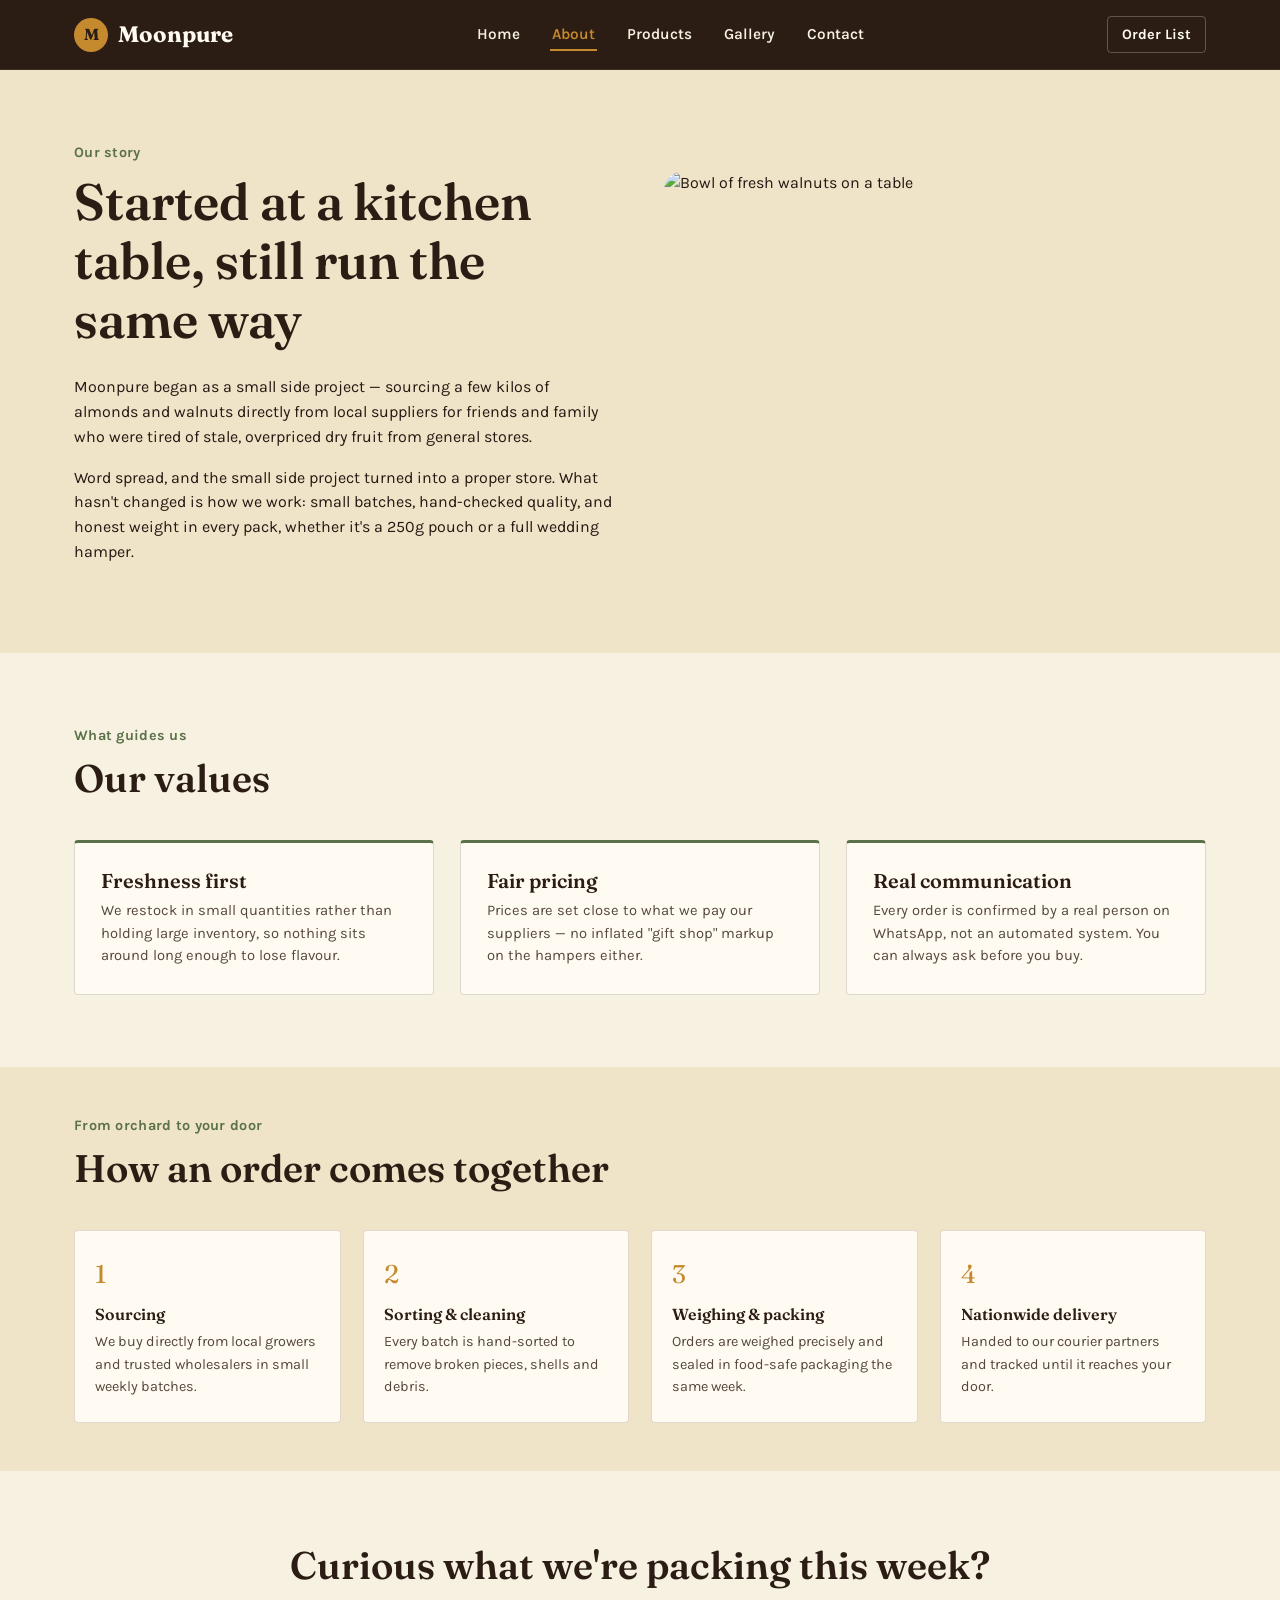
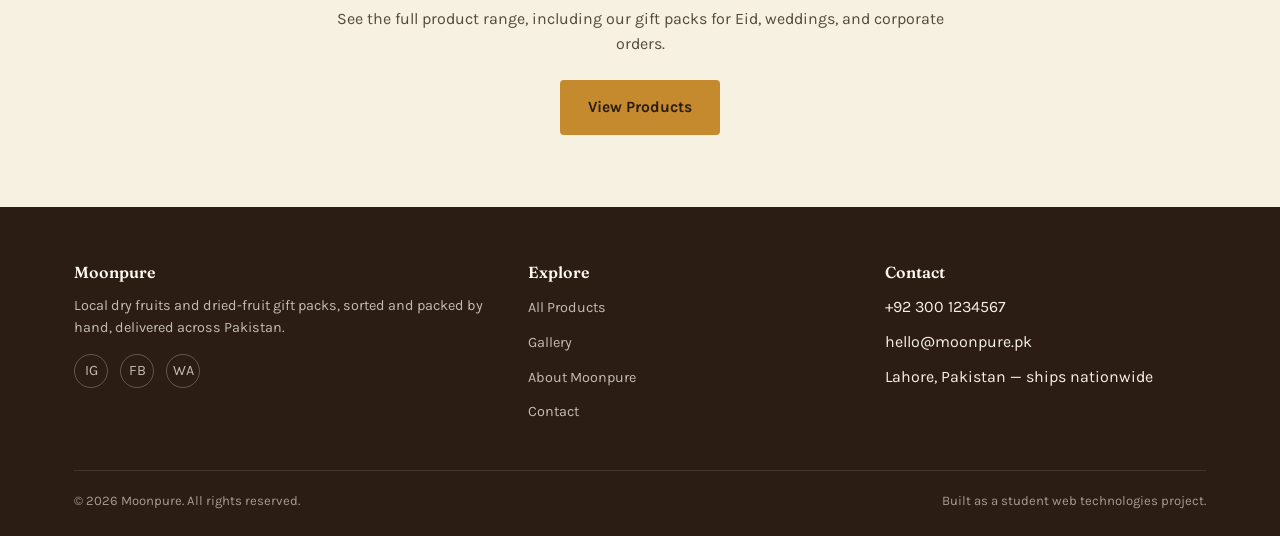
==== about.html @ a4942850 "Add product catalog, category filter, live search, and WhatsApp order-list cart" ====
<!DOCTYPE html>
<html lang="en">
<head>
<meta charset="UTF-8">
<meta name="viewport" content="width=device-width, initial-scale=1.0">
<title>About Moonpure — Our Story</title>
<meta name="description" content="Learn how Moonpure sources, sorts and packs local dry fruits, and why we started the business.">
<link rel="preconnect" href="https://fonts.googleapis.com">
<link href="https://fonts.googleapis.com/css2?family=Fraunces:opsz,wght@9..144,500;9..144,600;9..144,700&family=Karla:wght@400;500;700;800&display=swap" rel="stylesheet">
<link rel="stylesheet" href="css/style.css">
</head>
<body>

<header class="site-header">
  <nav class="nav">
    <a href="index.html" class="brand"><span class="brand-mark">M</span> Moonpure</a>
    <ul class="nav-links" id="navLinks">
      <li><a href="index.html">Home</a></li>
      <li><a href="about.html">About</a></li>
      <li><a href="products.html">Products</a></li>
      <li><a href="gallery.html">Gallery</a></li>
      <li><a href="contact.html">Contact</a></li>
    </ul>
    <div class="nav-right">
      <button class="nav-cart-btn" id="openCartBtn" aria-label="Open order list">
        Order List <span class="nav-cart-count" id="cartCount">0</span>
      </button>
      <button class="hamburger" id="hamburgerBtn" aria-label="Toggle menu" aria-expanded="false">
        <span></span><span></span><span></span>
      </button>
    </div>
  </nav>
</header>

<main>

  <section class="section" style="background:var(--parchment);">
    <div class="container about-hero">
      <div>
        <p class="eyebrow-label">Our story</p>
        <h1>Started at a kitchen table, still run the same way</h1>
        <p>Moonpure began as a small side project — sourcing a few kilos of almonds and walnuts directly from local suppliers for friends and family who were tired of stale, overpriced dry fruit from general stores.</p>
        <p>Word spread, and the small side project turned into a proper store. What hasn't changed is how we work: small batches, hand-checked quality, and honest weight in every pack, whether it's a 250g pouch or a full wedding hamper.</p>
      </div>
      <img src="https://images.unsplash.com/photo-1512905024369-fe9701b6d8f1?auto=format&fit=crop&w=800&q=70" alt="Bowl of fresh walnuts on a table">
    </div>
  </section>

  <section class="section">
    <div class="container">
      <div class="section-head">
        <p class="eyebrow-label">What guides us</p>
        <h2>Our values</h2>
      </div>
      <div class="values-grid">
        <div class="info-card">
          <h3>Freshness first</h3>
          <p>We restock in small quantities rather than holding large inventory, so nothing sits around long enough to lose flavour.</p>
        </div>
        <div class="info-card">
          <h3>Fair pricing</h3>
          <p>Prices are set close to what we pay our suppliers — no inflated "gift shop" markup on the hampers either.</p>
        </div>
        <div class="info-card">
          <h3>Real communication</h3>
          <p>Every order is confirmed by a real person on WhatsApp, not an automated system. You can always ask before you buy.</p>
        </div>
      </div>
    </div>
  </section>

  <section class="section section--tight" style="background:var(--parchment);">
    <div class="container">
      <div class="section-head">
        <p class="eyebrow-label">From orchard to your door</p>
        <h2>How an order comes together</h2>
      </div>
      <div class="process-list">
        <div class="process-step">
          <h4>Sourcing</h4>
          <p style="font-size:0.9rem; color:var(--ink-soft); margin:0;">We buy directly from local growers and trusted wholesalers in small weekly batches.</p>
        </div>
        <div class="process-step">
          <h4>Sorting &amp; cleaning</h4>
          <p style="font-size:0.9rem; color:var(--ink-soft); margin:0;">Every batch is hand-sorted to remove broken pieces, shells and debris.</p>
        </div>
        <div class="process-step">
          <h4>Weighing &amp; packing</h4>
          <p style="font-size:0.9rem; color:var(--ink-soft); margin:0;">Orders are weighed precisely and sealed in food-safe packaging the same week.</p>
        </div>
        <div class="process-step">
          <h4>Nationwide delivery</h4>
          <p style="font-size:0.9rem; color:var(--ink-soft); margin:0;">Handed to our courier partners and tracked until it reaches your door.</p>
        </div>
      </div>
    </div>
  </section>

  <section class="section" style="text-align:center;">
    <div class="container">
      <h2>Curious what we're packing this week?</h2>
      <p style="margin:0 auto 24px; color:var(--ink-soft);">See the full product range, including our gift packs for Eid, weddings, and corporate orders.</p>
      <a href="products.html" class="btn btn-primary">View Products</a>
    </div>
  </section>

</main>

<footer class="site-footer">
  <div class="container">
    <div class="footer-grid">
      <div>
        <h4>Moonpure</h4>
        <p>Local dry fruits and dried-fruit gift packs, sorted and packed by hand, delivered across Pakistan.</p>
        <div class="social-row">
          <a href="https://www.instagram.com/moonpure.pk" aria-label="Instagram" target="_blank" rel="noopener">IG</a>
          <a href="#" aria-label="Facebook">FB</a>
          <a href="#" aria-label="WhatsApp">WA</a>
        </div>
      </div>
      <div>
        <h4>Explore</h4>
        <ul>
          <li><a href="products.html">All Products</a></li>
          <li><a href="gallery.html">Gallery</a></li>
          <li><a href="about.html">About Moonpure</a></li>
          <li><a href="contact.html">Contact</a></li>
        </ul>
      </div>
      <div>
        <h4>Contact</h4>
        <ul>
          <li>+92 300 1234567</li>
          <li>hello@moonpure.pk</li>
          <li>Lahore, Pakistan — ships nationwide</li>
        </ul>
      </div>
    </div>
    <div class="footer-bottom">
      <span>&copy; <span id="footerYear"></span> Moonpure. All rights reserved.</span>
      <span>Built as a student web technologies project.</span>
    </div>
  </div>
</footer>

<div class="cart-overlay" id="cartOverlay"></div>
<aside class="cart-drawer" id="cartDrawer" aria-label="Order list">
  <div class="cart-head">
    <h3 style="color:var(--white); margin:0;">Your Order List</h3>
    <button id="closeCartBtn" aria-label="Close order list">&times;</button>
  </div>
  <div class="cart-items" id="cartItems"></div>
  <div class="cart-foot">
    <div class="cart-total"><span>Estimated Total</span><span id="cartTotal">Rs. 0</span></div>
    <button class="btn btn-primary btn-block" id="checkoutBtn">Send Order via WhatsApp</button>
  </div>
</aside>

<div class="toast" id="toast"></div>

<script src="js/nav.js"></script>
<script src="js/cart.js"></script>
</body>
</html>
---- css/style.css ----
/* =========================================================
   MOONPURE — main stylesheet
   Sections: Tokens, Base, Layout helpers, Nav, Hero,
   Buttons, Highlights, Products, Cart drawer, Gallery,
   About/Process, Contact/Form/Accordion, Footer, Media queries
   ========================================================= */

/* ---------- Design tokens ---------- */
:root {
  --walnut-900: #2b1d14;
  --walnut-700: #4a3320;
  --parchment: #efe3c8;
  --parchment-light: #f7f1e2;
  --gold: #c68a2e;
  --gold-dark: #a56f1f;
  --pistachio: #5b7248;
  --rust: #7a3b2e;
  --ink: #241812;
  --ink-soft: #55483c;
  --line: rgba(43, 29, 20, 0.15);
  --white: #fffaf2;

  --font-display: "Fraunces", "Georgia", serif;
  --font-body: "Karla", "Segoe UI", sans-serif;

  --radius-s: 4px;
  --radius-m: 10px;
  --shadow-card: 0 1px 0 rgba(43, 29, 20, 0.06);
  --max-width: 1180px;
}

/* ---------- Base ---------- */
* { box-sizing: border-box; }

html { scroll-behavior: smooth; }

body {
  margin: 0;
  font-family: var(--font-body);
  color: var(--ink);
  background: var(--parchment-light);
  line-height: 1.55;
  -webkit-font-smoothing: antialiased;
}

h1, h2, h3, h4 {
  font-family: var(--font-display);
  color: var(--walnut-900);
  line-height: 1.15;
  margin: 0 0 0.5em;
  font-weight: 600;
}

h1 { font-size: clamp(2.2rem, 4vw, 3.4rem); }
h2 { font-size: clamp(1.7rem, 3vw, 2.4rem); }
h3 { font-size: 1.25rem; }

p { margin: 0 0 1em; max-width: 62ch; }

a { color: inherit; text-decoration: none; }

img { max-width: 100%; display: block; }

ul { padding: 0; margin: 0; list-style: none; }

button { font-family: inherit; cursor: pointer; }

input, textarea, select {
  font-family: inherit;
  font-size: 1rem;
}

:focus-visible {
  outline: 3px solid var(--gold);
  outline-offset: 2px;
}

.container {
  max-width: var(--max-width);
  margin: 0 auto;
  padding: 0 24px;
}

.section {
  padding: 72px 0;
}
.section--tight { padding: 48px 0; }
.section--dark {
  background: var(--walnut-900);
  color: var(--parchment-light);
}
.section--dark h2, .section--dark h3 { color: var(--white); }

.eyebrow-label {
  font-family: var(--font-body);
  font-weight: 700;
  color: var(--pistachio);
  letter-spacing: 0.02em;
  font-size: 0.9rem;
  margin: 0 0 0.6em;
}

.section-head {
  max-width: 620px;
  margin: 0 0 40px;
}

.btn {
  display: inline-flex;
  align-items: center;
  gap: 8px;
  padding: 13px 26px;
  border-radius: var(--radius-s);
  font-weight: 700;
  border: 2px solid transparent;
  font-size: 0.98rem;
  transition: transform 0.15s ease, background 0.15s ease;
}
.btn:hover { transform: translateY(-2px); }
.btn-primary {
  background: var(--gold);
  color: var(--walnut-900);
}
.btn-primary:hover { background: var(--gold-dark); }
.btn-outline {
  border-color: var(--parchment);
  color: var(--walnut-900);
}
.section--dark .btn-outline { border-color: var(--parchment-light); color: var(--white); }
.btn-outline:hover { background: rgba(255,255,255,0.08); }
.btn-block { width: 100%; justify-content: center; }
.btn-sm { padding: 8px 16px; font-size: 0.85rem; }

/* ---------- Nav ---------- */
.site-header {
  position: sticky;
  top: 0;
  z-index: 100;
  background: var(--walnut-900);
  border-bottom: 1px solid rgba(255,255,255,0.08);
}

.nav {
  display: flex;
  align-items: center;
  justify-content: space-between;
  padding: 16px 24px;
  max-width: var(--max-width);
  margin: 0 auto;
}

.brand {
  display: flex;
  align-items: center;
  gap: 10px;
  font-family: var(--font-display);
  font-size: 1.4rem;
  font-weight: 700;
  color: var(--white);
}
.brand .brand-mark {
  width: 34px; height: 34px;
  border-radius: 50%;
  background: var(--gold);
  color: var(--walnut-900);
  display: flex; align-items: center; justify-content: center;
  font-size: 1rem;
}

.nav-links {
  display: flex;
  gap: 28px;
}
.nav-links a {
  color: var(--parchment-light);
  font-weight: 600;
  font-size: 0.96rem;
  padding: 6px 2px;
  border-bottom: 2px solid transparent;
  transition: border-color 0.15s ease, color 0.15s ease;
}
.nav-links a:hover,
.nav-links a.active {
  color: var(--gold);
  border-bottom-color: var(--gold);
}

.nav-cart-btn {
  position: relative;
  background: transparent;
  border: 1px solid rgba(255,255,255,0.25);
  color: var(--white);
  border-radius: var(--radius-s);
  padding: 9px 14px;
  font-weight: 700;
  font-size: 0.9rem;
  display: flex;
  align-items: center;
  gap: 8px;
}
.nav-cart-count {
  background: var(--gold);
  color: var(--walnut-900);
  border-radius: 50%;
  width: 20px; height: 20px;
  font-size: 0.72rem;
  display: flex; align-items: center; justify-content: center;
  font-weight: 800;
}

.nav-right { display: flex; align-items: center; gap: 18px; }

.hamburger {
  display: none;
  flex-direction: column;
  gap: 5px;
  background: none;
  border: none;
  padding: 6px;
}
.hamburger span {
  width: 24px; height: 2px;
  background: var(--white);
  display: block;
  transition: transform 0.2s ease, opacity 0.2s ease;
}
.hamburger.is-open span:nth-child(1) { transform: translateY(7px) rotate(45deg); }
.hamburger.is-open span:nth-child(2) { opacity: 0; }
.hamburger.is-open span:nth-child(3) { transform: translateY(-7px) rotate(-45deg); }

/* ---------- Hero ---------- */
.hero {
  background: linear-gradient(180deg, var(--parchment) 0%, var(--parchment-light) 100%);
  overflow: hidden;
}
.hero .container {
  display: grid;
  grid-template-columns: 1.05fr 0.95fr;
  gap: 48px;
  align-items: center;
  padding-top: 72px;
  padding-bottom: 72px;
}
.hero-copy { animation: rise 0.7s ease both; }
.hero-copy p.lede { font-size: 1.15rem; color: var(--ink-soft); }
.hero-cta { display: flex; gap: 14px; flex-wrap: wrap; margin-top: 28px; }

.hero-stats {
  display: flex;
  gap: 32px;
  margin-top: 44px;
  padding-top: 28px;
  border-top: 1px solid var(--line);
}
.hero-stats div strong {
  display: block;
  font-family: var(--font-display);
  font-size: 1.5rem;
  color: var(--walnut-900);
}
.hero-stats div span { font-size: 0.85rem; color: var(--ink-soft); }

.hero-visual {
  position: relative;
  height: 420px;
  animation: rise 0.9s ease both;
}
.hero-visual img {
  position: absolute;
  object-fit: cover;
  border: 6px solid var(--white);
  box-shadow: 0 18px 40px rgba(43,29,20,0.22);
}
.hero-img-a { width: 68%; height: 78%; top: 0; left: 0; border-radius: 140px 20px 140px 20px; z-index: 2; }
.hero-img-b { width: 52%; height: 55%; bottom: 0; right: 0; border-radius: 20px 140px 20px 140px; z-index: 1; }
.hero-badge {
  position: absolute;
  top: 12px; right: 6%;
  background: var(--gold);
  color: var(--walnut-900);
  width: 108px; height: 108px;
  border-radius: 50%;
  display: flex; align-items: center; justify-content: center;
  text-align: center;
  font-family: var(--font-display);
  font-weight: 700;
  font-size: 0.82rem;
  line-height: 1.2;
  transform: rotate(-8deg);
  z-index: 3;
  box-shadow: 0 10px 24px rgba(198,138,46,0.4);
}

@keyframes rise {
  from { opacity: 0; transform: translateY(18px); }
  to { opacity: 1; transform: translateY(0); }
}

/* ---------- Highlights ---------- */
.highlights {
  display: grid;
  grid-template-columns: repeat(4, 1fr);
  gap: 1px;
  background: var(--line);
  border: 1px solid var(--line);
}
.highlight-item {
  background: var(--white);
  padding: 26px 22px;
}
.highlight-item .icon { font-size: 1.6rem; }
.highlight-item h4 { margin: 10px 0 4px; font-size: 1rem; }
.highlight-item p { font-size: 0.88rem; color: var(--ink-soft); margin: 0; }

/* ---------- Cards / grids ---------- */
.card-grid {
  display: grid;
  grid-template-columns: repeat(3, 1fr);
  gap: 26px;
}

.info-card {
  background: var(--white);
  border: 1px solid var(--line);
  border-top: 3px solid var(--pistachio);
  padding: 26px;
  border-radius: var(--radius-s);
}
.info-card h3 { margin-bottom: 8px; }
.info-card p { font-size: 0.92rem; color: var(--ink-soft); margin: 0; }

/* ---------- Slider (carousel) ---------- */
.slider {
  position: relative;
}
.slider-track {
  display: flex;
  gap: 22px;
  overflow: hidden;
  scroll-behavior: smooth;
}
.slider-track .product-card { min-width: calc(25% - 17px); flex: 0 0 auto; }
.slider-nav {
  display: flex;
  gap: 10px;
  justify-content: flex-end;
  margin-bottom: 18px;
}
.slider-nav button {
  width: 42px; height: 42px;
  border-radius: 50%;
  border: 1px solid var(--line);
  background: var(--white);
  font-size: 1.1rem;
  color: var(--walnut-900);
}
.slider-nav button:hover { background: var(--gold); color: var(--walnut-900); }

/* ---------- Products ---------- */
.filter-bar {
  display: flex;
  align-items: center;
  justify-content: space-between;
  gap: 20px;
  flex-wrap: wrap;
  margin-bottom: 32px;
}
.filter-chips { display: flex; gap: 10px; flex-wrap: wrap; }
.chip {
  padding: 9px 18px;
  border-radius: 999px;
  border: 1px solid var(--line);
  background: var(--white);
  font-weight: 700;
  font-size: 0.88rem;
  color: var(--ink-soft);
}
.chip.is-active {
  background: var(--walnut-900);
  border-color: var(--walnut-900);
  color: var(--white);
}
.search-box {
  display: flex;
  align-items: center;
  gap: 8px;
  border: 1px solid var(--line);
  background: var(--white);
  padding: 10px 16px;
  border-radius: 999px;
  min-width: 240px;
}
.search-box input {
  border: none;
  outline: none;
  background: transparent;
  width: 100%;
  font-size: 0.92rem;
}

.product-grid {
  display: grid;
  grid-template-columns: repeat(3, 1fr);
  gap: 26px;
}

.product-card {
  background: var(--white);
  border: 1px solid var(--line);
  border-radius: var(--radius-s);
  overflow: hidden;
  display: flex;
  flex-direction: column;
  transition: transform 0.15s ease, box-shadow 0.15s ease;
}
.product-card:hover {
  transform: translateY(-4px);
  box-shadow: 0 14px 30px rgba(43,29,20,0.14);
}
.product-card .thumb {
  position: relative;
  height: 190px;
  overflow: hidden;
}
.product-card .thumb img { width: 100%; height: 100%; object-fit: cover; }
.product-tag {
  position: absolute;
  top: 12px; left: 12px;
  background: var(--pistachio);
  color: var(--white);
  font-size: 0.72rem;
  font-weight: 700;
  padding: 4px 10px;
  border-radius: 999px;
}
.product-tag.gift { background: var(--rust); }
.product-body { padding: 18px 18px 20px; display: flex; flex-direction: column; flex: 1; }
.product-body h3 { margin: 0 0 4px; font-size: 1.08rem; }
.product-urdu { font-size: 0.82rem; color: var(--ink-soft); margin-bottom: 8px; }
.product-price { font-family: var(--font-display); font-size: 1.2rem; color: var(--walnut-900); margin: 8px 0 14px; }
.product-actions { display: flex; gap: 10px; margin-top: auto; align-items: center; }
.qty-input {
  width: 52px;
  padding: 8px 6px;
  text-align: center;
  border: 1px solid var(--line);
  border-radius: var(--radius-s);
}
.no-results { padding: 40px; text-align: center; color: var(--ink-soft); grid-column: 1 / -1; }

/* ---------- Cart drawer ---------- */
.cart-overlay {
  position: fixed; inset: 0;
  background: rgba(36,24,18,0.45);
  opacity: 0; pointer-events: none;
  transition: opacity 0.2s ease;
  z-index: 200;
}
.cart-overlay.is-open { opacity: 1; pointer-events: auto; }

.cart-drawer {
  position: fixed;
  top: 0; right: 0;
  height: 100%;
  width: 380px;
  max-width: 92vw;
  background: var(--white);
  transform: translateX(100%);
  transition: transform 0.25s ease;
  z-index: 201;
  display: flex;
  flex-direction: column;
}
.cart-drawer.is-open { transform: translateX(0); }
.cart-head {
  display: flex; align-items: center; justify-content: space-between;
  padding: 20px 22px;
  background: var(--walnut-900); color: var(--white);
}
.cart-head button { background: none; border: none; color: var(--white); font-size: 1.4rem; }
.cart-items { flex: 1; overflow-y: auto; padding: 16px 22px; }
.cart-line {
  display: flex; gap: 12px; align-items: center;
  padding: 12px 0;
  border-bottom: 1px solid var(--line);
}
.cart-line img { width: 52px; height: 52px; object-fit: cover; border-radius: var(--radius-s); }
.cart-line-info { flex: 1; }
.cart-line-info strong { display: block; font-size: 0.92rem; }
.cart-line-info span { font-size: 0.82rem; color: var(--ink-soft); }
.cart-line-qty { display: flex; align-items: center; gap: 6px; }
.cart-line-qty button {
  width: 24px; height: 24px; border-radius: 50%;
  border: 1px solid var(--line); background: var(--white);
}
.cart-remove { background: none; border: none; color: var(--rust); font-size: 0.78rem; text-decoration: underline; margin-top: 4px; }
.cart-empty { text-align: center; color: var(--ink-soft); padding: 40px 10px; }
.cart-foot { padding: 20px 22px; border-top: 1px solid var(--line); }
.cart-total { display: flex; justify-content: space-between; font-family: var(--font-display); font-size: 1.15rem; margin-bottom: 14px; }

/* ---------- Gallery ---------- */
.gallery-grid {
  columns: 3 220px;
  column-gap: 20px;
}
.gallery-item {
  break-inside: avoid;
  margin-bottom: 20px;
  border-radius: var(--radius-s);
  overflow: hidden;
  position: relative;
  cursor: pointer;
  border: 1px solid var(--line);
}
.gallery-item img { width: 100%; transition: transform 0.3s ease; }
.gallery-item:hover img { transform: scale(1.05); }
.gallery-caption {
  position: absolute; left: 0; right: 0; bottom: 0;
  background: linear-gradient(0deg, rgba(43,29,20,0.85), transparent);
  color: var(--white);
  padding: 24px 12px 10px;
  font-size: 0.82rem;
  font-weight: 700;
}

.lightbox {
  position: fixed; inset: 0;
  background: rgba(20,13,9,0.92);
  display: none;
  align-items: center;
  justify-content: center;
  z-index: 300;
  flex-direction: column;
}
.lightbox.is-open { display: flex; }
.lightbox img { max-width: 78vw; max-height: 72vh; border-radius: var(--radius-s); }
.lightbox-caption { color: var(--parchment-light); margin-top: 14px; font-size: 0.9rem; }
.lightbox-close {
  position: absolute; top: 22px; right: 28px;
  background: none; border: none; color: var(--white); font-size: 1.8rem;
}
.lightbox-nav {
  position: absolute; top: 50%; transform: translateY(-50%);
  background: rgba(255,255,255,0.12); border: none; color: var(--white);
  width: 48px; height: 48px; border-radius: 50%; font-size: 1.3rem;
}
.lightbox-prev { left: 24px; }
.lightbox-next { right: 24px; }

/* ---------- About / process ---------- */
.about-hero {
  display: grid;
  grid-template-columns: 1fr 1fr;
  gap: 48px;
  align-items: center;
}
.about-hero img { border-radius: 20px 140px 20px 140px; height: 380px; width: 100%; object-fit: cover; }

.process-list {
  display: grid;
  grid-template-columns: repeat(4, 1fr);
  gap: 22px;
  counter-reset: step;
}
.process-step {
  background: var(--white);
  border: 1px solid var(--line);
  border-radius: var(--radius-s);
  padding: 24px 20px;
  position: relative;
}
.process-step::before {
  counter-increment: step;
  content: counter(step);
  font-family: var(--font-display);
  font-size: 1.6rem;
  color: var(--gold);
  display: block;
  margin-bottom: 10px;
}

.values-grid {
  display: grid;
  grid-template-columns: repeat(3, 1fr);
  gap: 26px;
}

/* ---------- Contact ---------- */
.contact-layout {
  display: grid;
  grid-template-columns: 1fr 1.1fr;
  gap: 48px;
  align-items: start;
}
.contact-info-list { margin-top: 24px; }
.contact-info-list li {
  display: flex; gap: 12px;
  padding: 14px 0;
  border-bottom: 1px solid var(--line);
}
.contact-info-list .ic { font-size: 1.2rem; }
.map-frame {
  border: 1px solid var(--line);
  border-radius: var(--radius-s);
  overflow: hidden;
  margin-top: 24px;
  height: 220px;
}
.map-frame iframe { width: 100%; height: 100%; border: 0; }

.form-card {
  background: var(--white);
  border: 1px solid var(--line);
  border-radius: var(--radius-s);
  padding: 30px;
}
.form-row { margin-bottom: 18px; }
.form-row label {
  display: block;
  font-weight: 700;
  font-size: 0.88rem;
  margin-bottom: 6px;
}
.form-row input,
.form-row select,
.form-row textarea {
  width: 100%;
  padding: 12px 14px;
  border: 1px solid var(--line);
  border-radius: var(--radius-s);
  background: var(--parchment-light);
}
.form-row textarea { resize: vertical; min-height: 110px; }
.form-grid-2 { display: grid; grid-template-columns: 1fr 1fr; gap: 18px; }
.field-error {
  color: var(--rust);
  font-size: 0.8rem;
  margin-top: 5px;
  min-height: 1em;
}
.form-row.has-error input,
.form-row.has-error select,
.form-row.has-error textarea {
  border-color: var(--rust);
}
.form-success {
  display: none;
  background: rgba(91,114,72,0.12);
  border: 1px solid var(--pistachio);
  color: var(--pistachio);
  padding: 14px 18px;
  border-radius: var(--radius-s);
  margin-bottom: 18px;
  font-weight: 700;
}
.form-success.is-visible { display: block; }

/* ---------- FAQ accordion ---------- */
.accordion-item {
  border-bottom: 1px solid var(--line);
}
.accordion-trigger {
  width: 100%;
  text-align: left;
  background: none;
  border: none;
  padding: 20px 4px;
  display: flex;
  justify-content: space-between;
  align-items: center;
  font-family: var(--font-display);
  font-size: 1.05rem;
  color: var(--walnut-900);
}
.accordion-trigger .plus {
  font-size: 1.4rem;
  transition: transform 0.2s ease;
  color: var(--gold);
}
.accordion-item.is-open .accordion-trigger .plus { transform: rotate(45deg); }
.accordion-panel {
  max-height: 0;
  overflow: hidden;
  transition: max-height 0.25s ease;
}
.accordion-panel p { padding: 0 4px 18px; color: var(--ink-soft); font-size: 0.94rem; }

/* ---------- Footer ---------- */
.site-footer {
  background: var(--walnut-900);
  color: var(--parchment-light);
  padding: 56px 0 24px;
}
.footer-grid {
  display: grid;
  grid-template-columns: 1.3fr 1fr 1fr;
  gap: 36px;
  padding-bottom: 36px;
  border-bottom: 1px solid rgba(255,255,255,0.1);
}
.footer-grid h4 { color: var(--white); margin-bottom: 14px; font-size: 1rem; }
.footer-grid p, .footer-grid a { color: rgba(247,241,226,0.75); font-size: 0.9rem; }
.footer-grid ul li { margin-bottom: 10px; }
.footer-grid ul li a:hover { color: var(--gold); }
.footer-bottom {
  padding-top: 20px;
  display: flex;
  justify-content: space-between;
  font-size: 0.82rem;
  color: rgba(247,241,226,0.6);
  flex-wrap: wrap;
  gap: 10px;
}
.social-row { display: flex; gap: 12px; margin-top: 12px; }
.social-row a {
  width: 34px; height: 34px;
  border: 1px solid rgba(255,255,255,0.25);
  border-radius: 50%;
  display: flex; align-items: center; justify-content: center;
}

/* ---------- Toast ---------- */
.toast {
  position: fixed;
  bottom: 24px; left: 50%;
  transform: translateX(-50%) translateY(20px);
  background: var(--walnut-900);
  color: var(--white);
  padding: 14px 24px;
  border-radius: 999px;
  font-weight: 700;
  font-size: 0.9rem;
  opacity: 0;
  pointer-events: none;
  transition: opacity 0.2s ease, transform 0.2s ease;
  z-index: 400;
}
.toast.is-visible {
  opacity: 1;
  transform: translateX(-50%) translateY(0);
}

/* ---------- Responsive ---------- */
@media (max-width: 980px) {
  .hero .container { grid-template-columns: 1fr; }
  .hero-visual { height: 320px; order: -1; }
  .card-grid, .values-grid { grid-template-columns: repeat(2, 1fr); }
  .product-grid { grid-template-columns: repeat(2, 1fr); }
  .highlights { grid-template-columns: repeat(2, 1fr); }
  .process-list { grid-template-columns: repeat(2, 1fr); }
  .about-hero { grid-template-columns: 1fr; }
  .about-hero img { height: 260px; }
  .contact-layout { grid-template-columns: 1fr; }
  .slider-track .product-card { min-width: calc(50% - 11px); }
}

@media (max-width: 720px) {
  .nav-links {
    position: absolute;
    top: 100%; left: 0; right: 0;
    background: var(--walnut-900);
    flex-direction: column;
    gap: 0;
    max-height: 0;
    overflow: hidden;
    transition: max-height 0.25s ease;
  }
  .nav-links.is-open { max-height: 400px; }
  .nav-links a { padding: 16px 24px; border-bottom: 1px solid rgba(255,255,255,0.08); width: 100%; }
  .hamburger { display: flex; }
  .form-grid-2 { grid-template-columns: 1fr; }
}

@media (max-width: 560px) {
  .card-grid, .values-grid, .product-grid, .highlights, .process-list { grid-template-columns: 1fr; }
  .gallery-grid { columns: 1; }
  .slider-track .product-card { min-width: 84%; }
  .hero-stats { flex-wrap: wrap; gap: 20px; }
  .cart-drawer { width: 100%; }
}

@media (prefers-reduced-motion: reduce) {
  * { animation: none !important; transition: none !important; }
}

/* ---------- Image tint variants (reused stock photos, varied for product range) ---------- */
.tint-warm { filter: saturate(1.15) sepia(0.12) hue-rotate(-6deg); }
.tint-rust { filter: saturate(1.2) sepia(0.25) hue-rotate(-12deg) brightness(0.96); }
.tint-cool { filter: saturate(1.05) hue-rotate(8deg); }
.tint-gold { filter: saturate(1.3) sepia(0.3) hue-rotate(-4deg) brightness(1.03); }
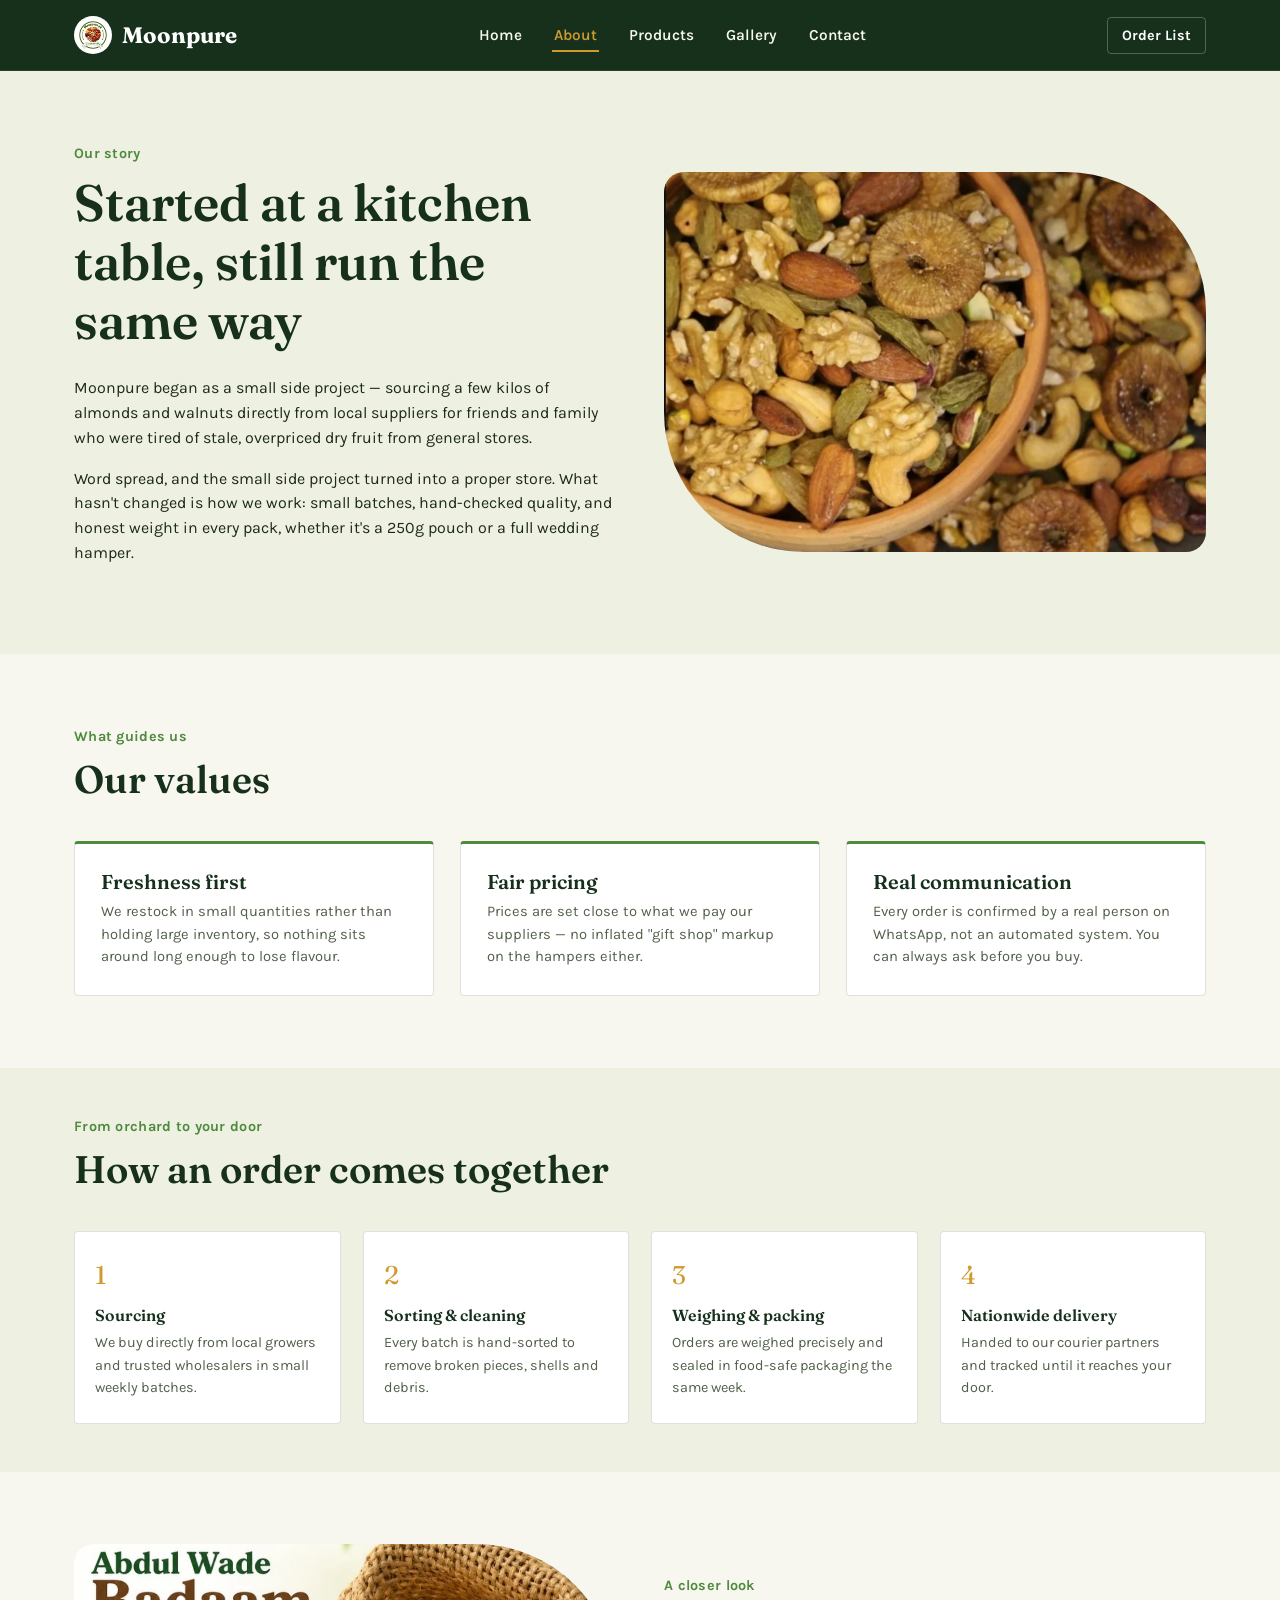
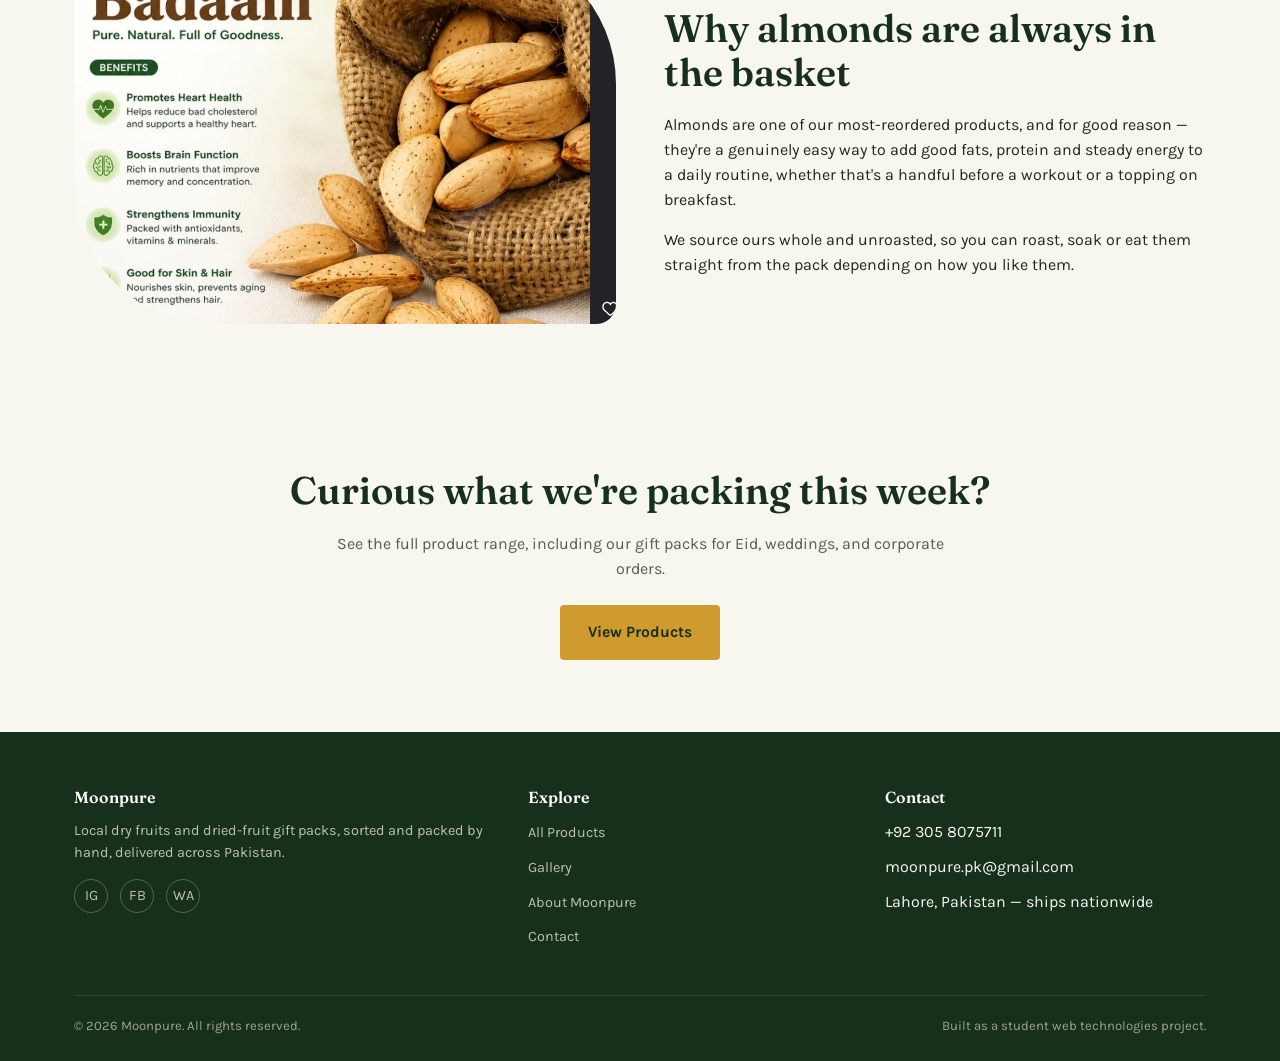
==== commit b8f43729: "Rebrand with real Moonpure.pk assets: logo, green/off-white palette, real product photos, actual cat" ====
--- a/about.html
+++ b/about.html
@@ -13,7 +13,7 @@
 
 <header class="site-header">
   <nav class="nav">
-    <a href="index.html" class="brand"><span class="brand-mark">M</span> Moonpure</a>
+    <a href="index.html" class="brand"><span class="brand-mark"><img src="images/logo.jpg" alt="Moonpure logo"></span> Moonpure</a>
     <ul class="nav-links" id="navLinks">
       <li><a href="index.html">Home</a></li>
       <li><a href="about.html">About</a></li>
@@ -42,7 +42,7 @@
         <p>Moonpure began as a small side project — sourcing a few kilos of almonds and walnuts directly from local suppliers for friends and family who were tired of stale, overpriced dry fruit from general stores.</p>
         <p>Word spread, and the small side project turned into a proper store. What hasn't changed is how we work: small batches, hand-checked quality, and honest weight in every pack, whether it's a 250g pouch or a full wedding hamper.</p>
       </div>
-      <img src="https://images.unsplash.com/photo-1512905024369-fe9701b6d8f1?auto=format&fit=crop&w=800&q=70" alt="Bowl of fresh walnuts on a table">
+      <img src="images/mixed-dry-fruit.jpg" alt="Bowl of Moonpure mixed dry fruit">
     </div>
   </section>
 
@@ -96,6 +96,18 @@
     </div>
   </section>
 
+  <section class="section">
+    <div class="container about-hero">
+      <img src="images/almonds-benefits.jpg" alt="Health benefits of Moonpure almonds: heart health, brain function, immunity, skin and hair, natural energy">
+      <div>
+        <p class="eyebrow-label">A closer look</p>
+        <h2>Why almonds are always in the basket</h2>
+        <p>Almonds are one of our most-reordered products, and for good reason — they're a genuinely easy way to add good fats, protein and steady energy to a daily routine, whether that's a handful before a workout or a topping on breakfast.</p>
+        <p>We source ours whole and unroasted, so you can roast, soak or eat them straight from the pack depending on how you like them.</p>
+      </div>
+    </div>
+  </section>
+
   <section class="section" style="text-align:center;">
     <div class="container">
       <h2>Curious what we're packing this week?</h2>
@@ -115,7 +127,7 @@
         <div class="social-row">
           <a href="https://www.instagram.com/moonpure.pk" aria-label="Instagram" target="_blank" rel="noopener">IG</a>
           <a href="#" aria-label="Facebook">FB</a>
-          <a href="#" aria-label="WhatsApp">WA</a>
+          <a href="https://wa.me/923058075711" aria-label="WhatsApp" target="_blank" rel="noopener">WA</a>
         </div>
       </div>
       <div>
@@ -130,8 +142,8 @@
       <div>
         <h4>Contact</h4>
         <ul>
-          <li>+92 300 1234567</li>
-          <li>hello@moonpure.pk</li>
+          <li>+92 305 8075711</li>
+          <li>moonpure.pk@gmail.com</li>
           <li>Lahore, Pakistan — ships nationwide</li>
         </ul>
       </div>
--- a/css/style.css
+++ b/css/style.css
@@ -7,25 +7,25 @@
 
 /* ---------- Design tokens ---------- */
 :root {
-  --walnut-900: #2b1d14;
-  --walnut-700: #4a3320;
-  --parchment: #efe3c8;
-  --parchment-light: #f7f1e2;
-  --gold: #c68a2e;
-  --gold-dark: #a56f1f;
-  --pistachio: #5b7248;
-  --rust: #7a3b2e;
-  --ink: #241812;
-  --ink-soft: #55483c;
-  --line: rgba(43, 29, 20, 0.15);
-  --white: #fffaf2;
+  --walnut-900: #16301b;   /* deep forest green — nav / footer / dark sections */
+  --walnut-700: #294f27;   /* secondary dark green */
+  --parchment: #eef1e2;    /* soft off-white with a green cast */
+  --parchment-light: #f8f7ef; /* page background */
+  --gold: #cf9a2e;         /* premium / gift accent, echoes the dates-poster gold */
+  --gold-dark: #ad7f22;
+  --pistachio: #4f8a3e;    /* bright leaf green accent */
+  --rust: #a1442f;         /* error / remove state */
+  --ink: #1d2a17;
+  --ink-soft: #52604a;
+  --line: rgba(22, 48, 27, 0.14);
+  --white: #ffffff;
 
   --font-display: "Fraunces", "Georgia", serif;
   --font-body: "Karla", "Segoe UI", sans-serif;
 
   --radius-s: 4px;
   --radius-m: 10px;
-  --shadow-card: 0 1px 0 rgba(43, 29, 20, 0.06);
+  --shadow-card: 0 1px 0 rgba(22, 48, 27, 0.06);
   --max-width: 1180px;
 }
 
@@ -159,13 +159,14 @@
   color: var(--white);
 }
 .brand .brand-mark {
-  width: 34px; height: 34px;
+  width: 38px; height: 38px;
   border-radius: 50%;
-  background: var(--gold);
-  color: var(--walnut-900);
+  overflow: hidden;
+  background: var(--white);
   display: flex; align-items: center; justify-content: center;
-  font-size: 1rem;
-}
+  flex-shrink: 0;
+}
+.brand .brand-mark img { width: 100%; height: 100%; object-fit: cover; }
 
 .nav-links {
   display: flex;
@@ -740,6 +741,21 @@
   transform: translateX(-50%) translateY(0);
 }
 
+/* ---------- Promo banner (real marketing posters) ---------- */
+.promo-strip {
+  display: grid;
+  grid-template-columns: repeat(2, 1fr);
+  gap: 24px;
+}
+.promo-card {
+  position: relative;
+  border-radius: var(--radius-s);
+  overflow: hidden;
+  border: 1px solid var(--line);
+  min-height: 220px;
+}
+.promo-card img { width: 100%; height: 100%; object-fit: cover; display: block; }
+
 /* ---------- Responsive ---------- */
 @media (max-width: 980px) {
   .hero .container { grid-template-columns: 1fr; }
@@ -752,6 +768,7 @@
   .about-hero img { height: 260px; }
   .contact-layout { grid-template-columns: 1fr; }
   .slider-track .product-card { min-width: calc(50% - 11px); }
+  .promo-strip { grid-template-columns: 1fr; }
 }
 
 @media (max-width: 720px) {
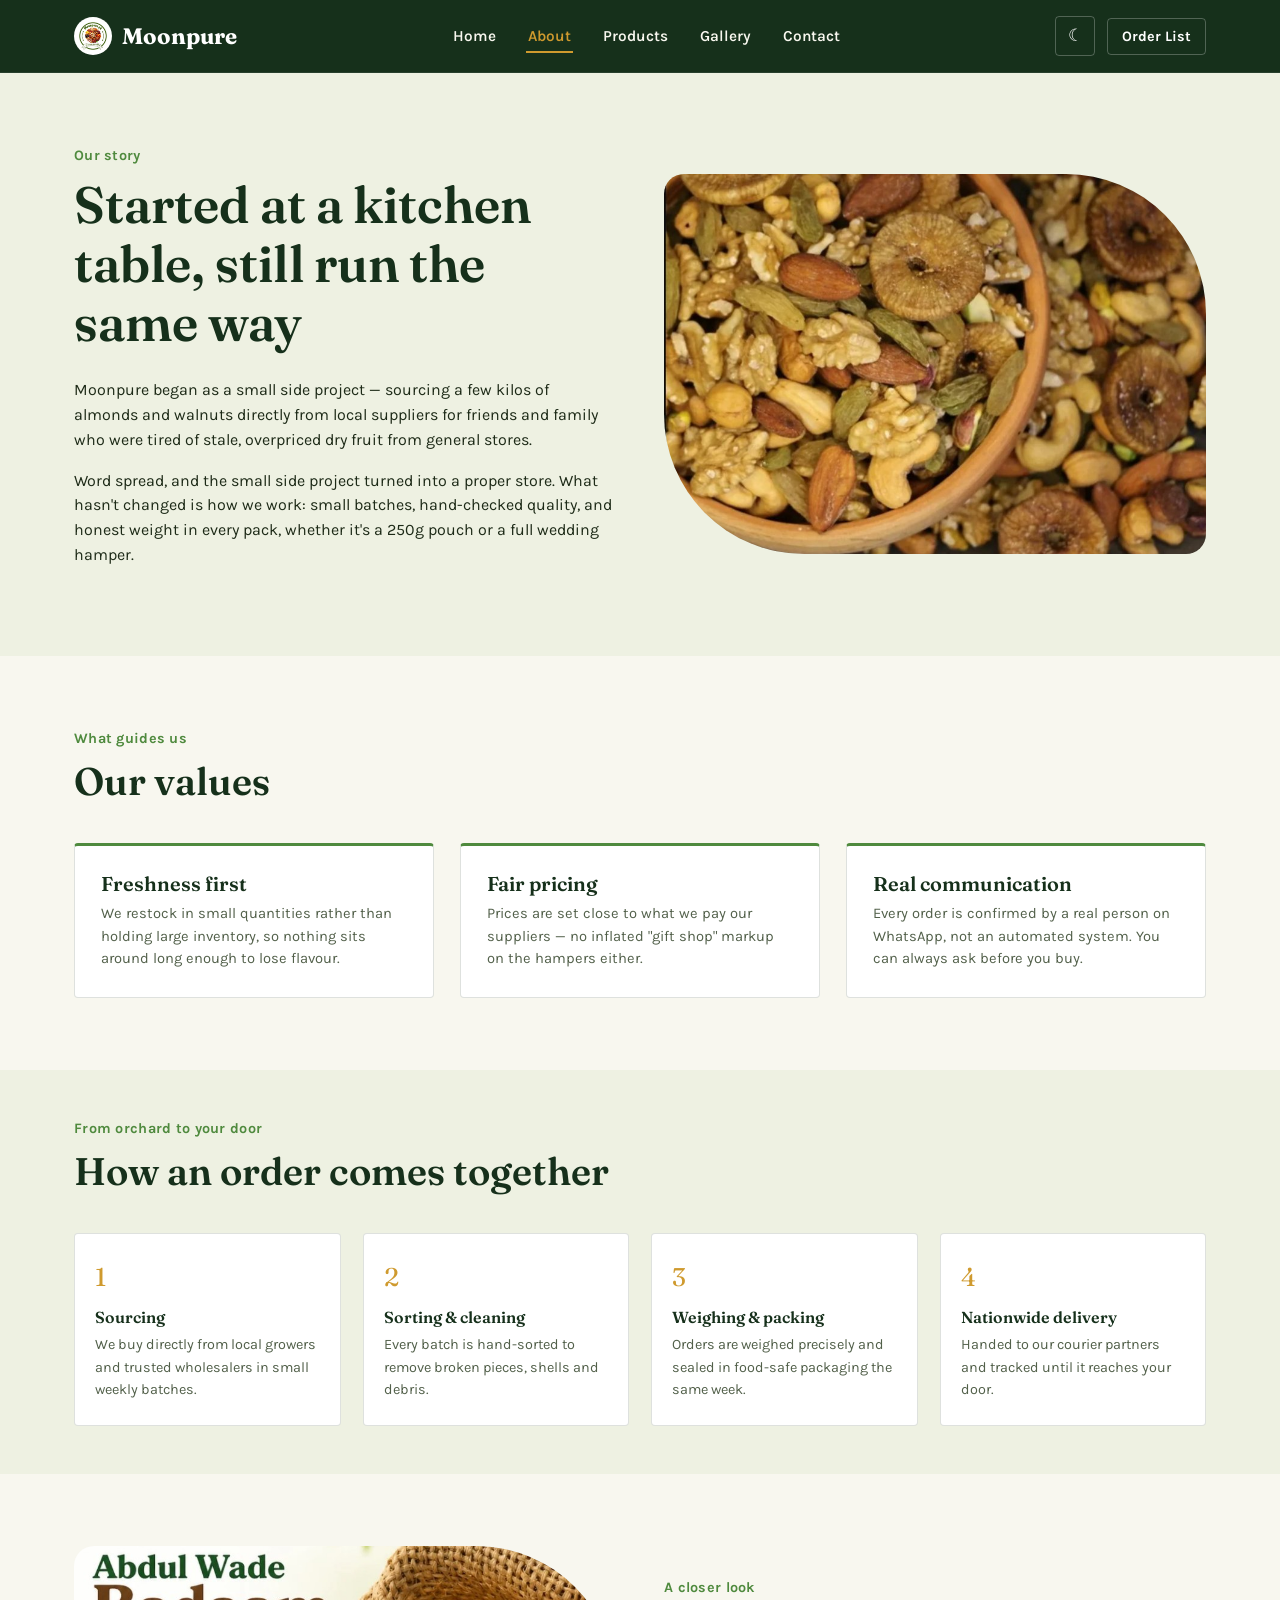
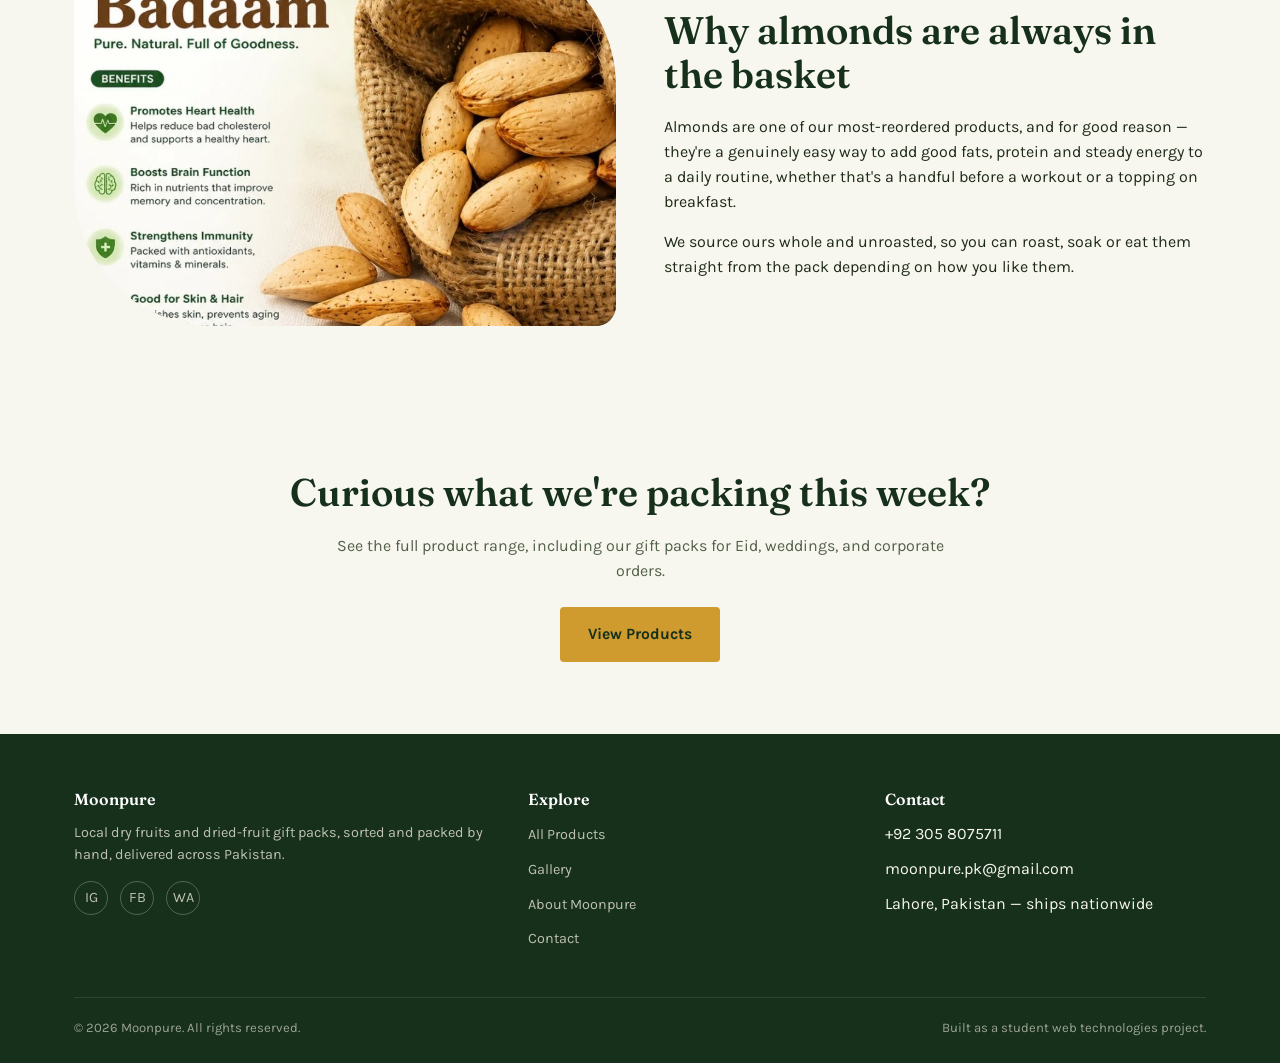
==== commit a4613abf: "Complete static website with HTML, CSS, and JS" ====
--- a/about.html
+++ b/about.html
@@ -8,6 +8,7 @@
 <link rel="preconnect" href="https://fonts.googleapis.com">
 <link href="https://fonts.googleapis.com/css2?family=Fraunces:opsz,wght@9..144,500;9..144,600;9..144,700&family=Karla:wght@400;500;700;800&display=swap" rel="stylesheet">
 <link rel="stylesheet" href="css/style.css">
+<script src="js/theme.js"></script>
 </head>
 <body>
 
@@ -22,6 +23,10 @@
       <li><a href="contact.html">Contact</a></li>
     </ul>
     <div class="nav-right">
+      <button class="theme-toggle" id="themeToggle" type="button" aria-label="Switch to dark mode" title="Dark mode">
+        <span class="theme-icon-light" aria-hidden="true">&#9790;</span>
+        <span class="theme-icon-dark" hidden aria-hidden="true">&#9728;</span>
+      </button>
       <button class="nav-cart-btn" id="openCartBtn" aria-label="Open order list">
         Order List <span class="nav-cart-count" id="cartCount">0</span>
       </button>
--- a/css/style.css
+++ b/css/style.css
@@ -10,7 +10,8 @@
   --walnut-900: #16301b;   /* deep forest green — nav / footer / dark sections */
   --walnut-700: #294f27;   /* secondary dark green */
   --parchment: #eef1e2;    /* soft off-white with a green cast */
-  --parchment-light: #f8f7ef; /* page background */
+  --parchment-light: #f8f7ef; /* light text on dark nav / footer / sections */
+  --bg-page: #f8f7ef;      /* main page background */
   --gold: #cf9a2e;         /* premium / gift accent, echoes the dates-poster gold */
   --gold-dark: #ad7f22;
   --pistachio: #4f8a3e;    /* bright leaf green accent */
@@ -19,6 +20,8 @@
   --ink-soft: #52604a;
   --line: rgba(22, 48, 27, 0.14);
   --white: #ffffff;
+  --surface: #ffffff;
+  --text-heading: var(--walnut-900);
 
   --font-display: "Fraunces", "Georgia", serif;
   --font-body: "Karla", "Segoe UI", sans-serif;
@@ -27,6 +30,56 @@
   --radius-m: 10px;
   --shadow-card: 0 1px 0 rgba(22, 48, 27, 0.06);
   --max-width: 1180px;
+
+  color-scheme: light;
+}
+
+/* Dark theme — only swap page/surface/text tokens; keep nav/footer greens intact */
+[data-theme="dark"] {
+  --parchment: #1e2a1e;
+  --bg-page: #141a14;
+  --gold: #d4a843;
+  --gold-dark: #b8892a;
+  --pistachio: #6aad58;
+  --rust: #c45a48;
+  --ink: #e4eae0;
+  --ink-soft: #9aab94;
+  --line: rgba(255, 255, 255, 0.12);
+  --surface: #243024;
+  --text-heading: #eef1e2;
+  --shadow-card: 0 1px 0 rgba(0, 0, 0, 0.35);
+
+  color-scheme: dark;
+}
+
+[data-theme="dark"] .chip.is-active {
+  background: var(--pistachio);
+  border-color: var(--pistachio);
+}
+
+[data-theme="dark"] .btn-outline {
+  border-color: var(--line);
+  color: var(--ink);
+}
+
+[data-theme="dark"] .btn-outline:hover {
+  background: rgba(255, 255, 255, 0.06);
+}
+
+[data-theme="dark"] .product-card:hover {
+  box-shadow: 0 14px 30px rgba(0, 0, 0, 0.35);
+}
+
+[data-theme="dark"] .hero-visual img {
+  border-color: var(--surface);
+  box-shadow: 0 18px 40px rgba(0, 0, 0, 0.45);
+}
+
+[data-theme="dark"] .form-row input,
+[data-theme="dark"] .form-row select,
+[data-theme="dark"] .form-row textarea {
+  background: var(--bg-page);
+  color: var(--ink);
 }
 
 /* ---------- Base ---------- */
@@ -38,14 +91,14 @@
   margin: 0;
   font-family: var(--font-body);
   color: var(--ink);
-  background: var(--parchment-light);
+  background: var(--bg-page);
   line-height: 1.55;
   -webkit-font-smoothing: antialiased;
 }
 
 h1, h2, h3, h4 {
   font-family: var(--font-display);
-  color: var(--walnut-900);
+  color: var(--text-heading);
   line-height: 1.15;
   margin: 0 0 0.5em;
   font-weight: 600;
@@ -124,7 +177,7 @@
 .btn-primary:hover { background: var(--gold-dark); }
 .btn-outline {
   border-color: var(--parchment);
-  color: var(--walnut-900);
+  color: var(--text-heading);
 }
 .section--dark .btn-outline { border-color: var(--parchment-light); color: var(--white); }
 .btn-outline:hover { background: rgba(255,255,255,0.08); }
@@ -209,7 +262,29 @@
   font-weight: 800;
 }
 
-.nav-right { display: flex; align-items: center; gap: 18px; }
+.nav-right { display: flex; align-items: center; gap: 12px; }
+
+.theme-toggle {
+  background: transparent;
+  border: 1px solid rgba(255, 255, 255, 0.25);
+  color: var(--white);
+  border-radius: var(--radius-s);
+  width: 40px;
+  height: 40px;
+  display: flex;
+  align-items: center;
+  justify-content: center;
+  font-size: 1.05rem;
+  line-height: 1;
+  padding: 0;
+  flex-shrink: 0;
+  transition: background 0.15s ease, border-color 0.15s ease;
+}
+.theme-toggle:hover {
+  background: rgba(255, 255, 255, 0.08);
+  border-color: var(--gold);
+}
+.theme-toggle [hidden] { display: none; }
 
 .hamburger {
   display: none;
@@ -231,7 +306,7 @@
 
 /* ---------- Hero ---------- */
 .hero {
-  background: linear-gradient(180deg, var(--parchment) 0%, var(--parchment-light) 100%);
+  background: linear-gradient(180deg, var(--parchment) 0%, var(--bg-page) 100%);
   overflow: hidden;
 }
 .hero .container {
@@ -257,7 +332,7 @@
   display: block;
   font-family: var(--font-display);
   font-size: 1.5rem;
-  color: var(--walnut-900);
+  color: var(--text-heading);
 }
 .hero-stats div span { font-size: 0.85rem; color: var(--ink-soft); }
 
@@ -306,7 +381,7 @@
   border: 1px solid var(--line);
 }
 .highlight-item {
-  background: var(--white);
+  background: var(--surface);
   padding: 26px 22px;
 }
 .highlight-item .icon { font-size: 1.6rem; }
@@ -321,7 +396,7 @@
 }
 
 .info-card {
-  background: var(--white);
+  background: var(--surface);
   border: 1px solid var(--line);
   border-top: 3px solid var(--pistachio);
   padding: 26px;
@@ -351,9 +426,9 @@
   width: 42px; height: 42px;
   border-radius: 50%;
   border: 1px solid var(--line);
-  background: var(--white);
+  background: var(--surface);
   font-size: 1.1rem;
-  color: var(--walnut-900);
+  color: var(--text-heading);
 }
 .slider-nav button:hover { background: var(--gold); color: var(--walnut-900); }
 
@@ -371,7 +446,7 @@
   padding: 9px 18px;
   border-radius: 999px;
   border: 1px solid var(--line);
-  background: var(--white);
+  background: var(--surface);
   font-weight: 700;
   font-size: 0.88rem;
   color: var(--ink-soft);
@@ -386,7 +461,7 @@
   align-items: center;
   gap: 8px;
   border: 1px solid var(--line);
-  background: var(--white);
+  background: var(--surface);
   padding: 10px 16px;
   border-radius: 999px;
   min-width: 240px;
@@ -395,6 +470,7 @@
   border: none;
   outline: none;
   background: transparent;
+  color: var(--ink);
   width: 100%;
   font-size: 0.92rem;
 }
@@ -406,7 +482,7 @@
 }
 
 .product-card {
-  background: var(--white);
+  background: var(--surface);
   border: 1px solid var(--line);
   border-radius: var(--radius-s);
   overflow: hidden;
@@ -438,7 +514,7 @@
 .product-body { padding: 18px 18px 20px; display: flex; flex-direction: column; flex: 1; }
 .product-body h3 { margin: 0 0 4px; font-size: 1.08rem; }
 .product-urdu { font-size: 0.82rem; color: var(--ink-soft); margin-bottom: 8px; }
-.product-price { font-family: var(--font-display); font-size: 1.2rem; color: var(--walnut-900); margin: 8px 0 14px; }
+.product-price { font-family: var(--font-display); font-size: 1.2rem; color: var(--text-heading); margin: 8px 0 14px; }
 .product-actions { display: flex; gap: 10px; margin-top: auto; align-items: center; }
 .qty-input {
   width: 52px;
@@ -446,6 +522,8 @@
   text-align: center;
   border: 1px solid var(--line);
   border-radius: var(--radius-s);
+  background: var(--surface);
+  color: var(--ink);
 }
 .no-results { padding: 40px; text-align: center; color: var(--ink-soft); grid-column: 1 / -1; }
 
@@ -465,7 +543,7 @@
   height: 100%;
   width: 380px;
   max-width: 92vw;
-  background: var(--white);
+  background: var(--surface);
   transform: translateX(100%);
   transition: transform 0.25s ease;
   z-index: 201;
@@ -492,7 +570,8 @@
 .cart-line-qty { display: flex; align-items: center; gap: 6px; }
 .cart-line-qty button {
   width: 24px; height: 24px; border-radius: 50%;
-  border: 1px solid var(--line); background: var(--white);
+  border: 1px solid var(--line); background: var(--surface);
+  color: var(--ink);
 }
 .cart-remove { background: none; border: none; color: var(--rust); font-size: 0.78rem; text-decoration: underline; margin-top: 4px; }
 .cart-empty { text-align: center; color: var(--ink-soft); padding: 40px 10px; }
@@ -564,7 +643,7 @@
   counter-reset: step;
 }
 .process-step {
-  background: var(--white);
+  background: var(--surface);
   border: 1px solid var(--line);
   border-radius: var(--radius-s);
   padding: 24px 20px;
@@ -610,7 +689,7 @@
 .map-frame iframe { width: 100%; height: 100%; border: 0; }
 
 .form-card {
-  background: var(--white);
+  background: var(--surface);
   border: 1px solid var(--line);
   border-radius: var(--radius-s);
   padding: 30px;
@@ -629,7 +708,7 @@
   padding: 12px 14px;
   border: 1px solid var(--line);
   border-radius: var(--radius-s);
-  background: var(--parchment-light);
+  background: var(--bg-page);
 }
 .form-row textarea { resize: vertical; min-height: 110px; }
 .form-grid-2 { display: grid; grid-template-columns: 1fr 1fr; gap: 18px; }
@@ -671,7 +750,7 @@
   align-items: center;
   font-family: var(--font-display);
   font-size: 1.05rem;
-  color: var(--walnut-900);
+  color: var(--text-heading);
 }
 .accordion-trigger .plus {
   font-size: 1.4rem;
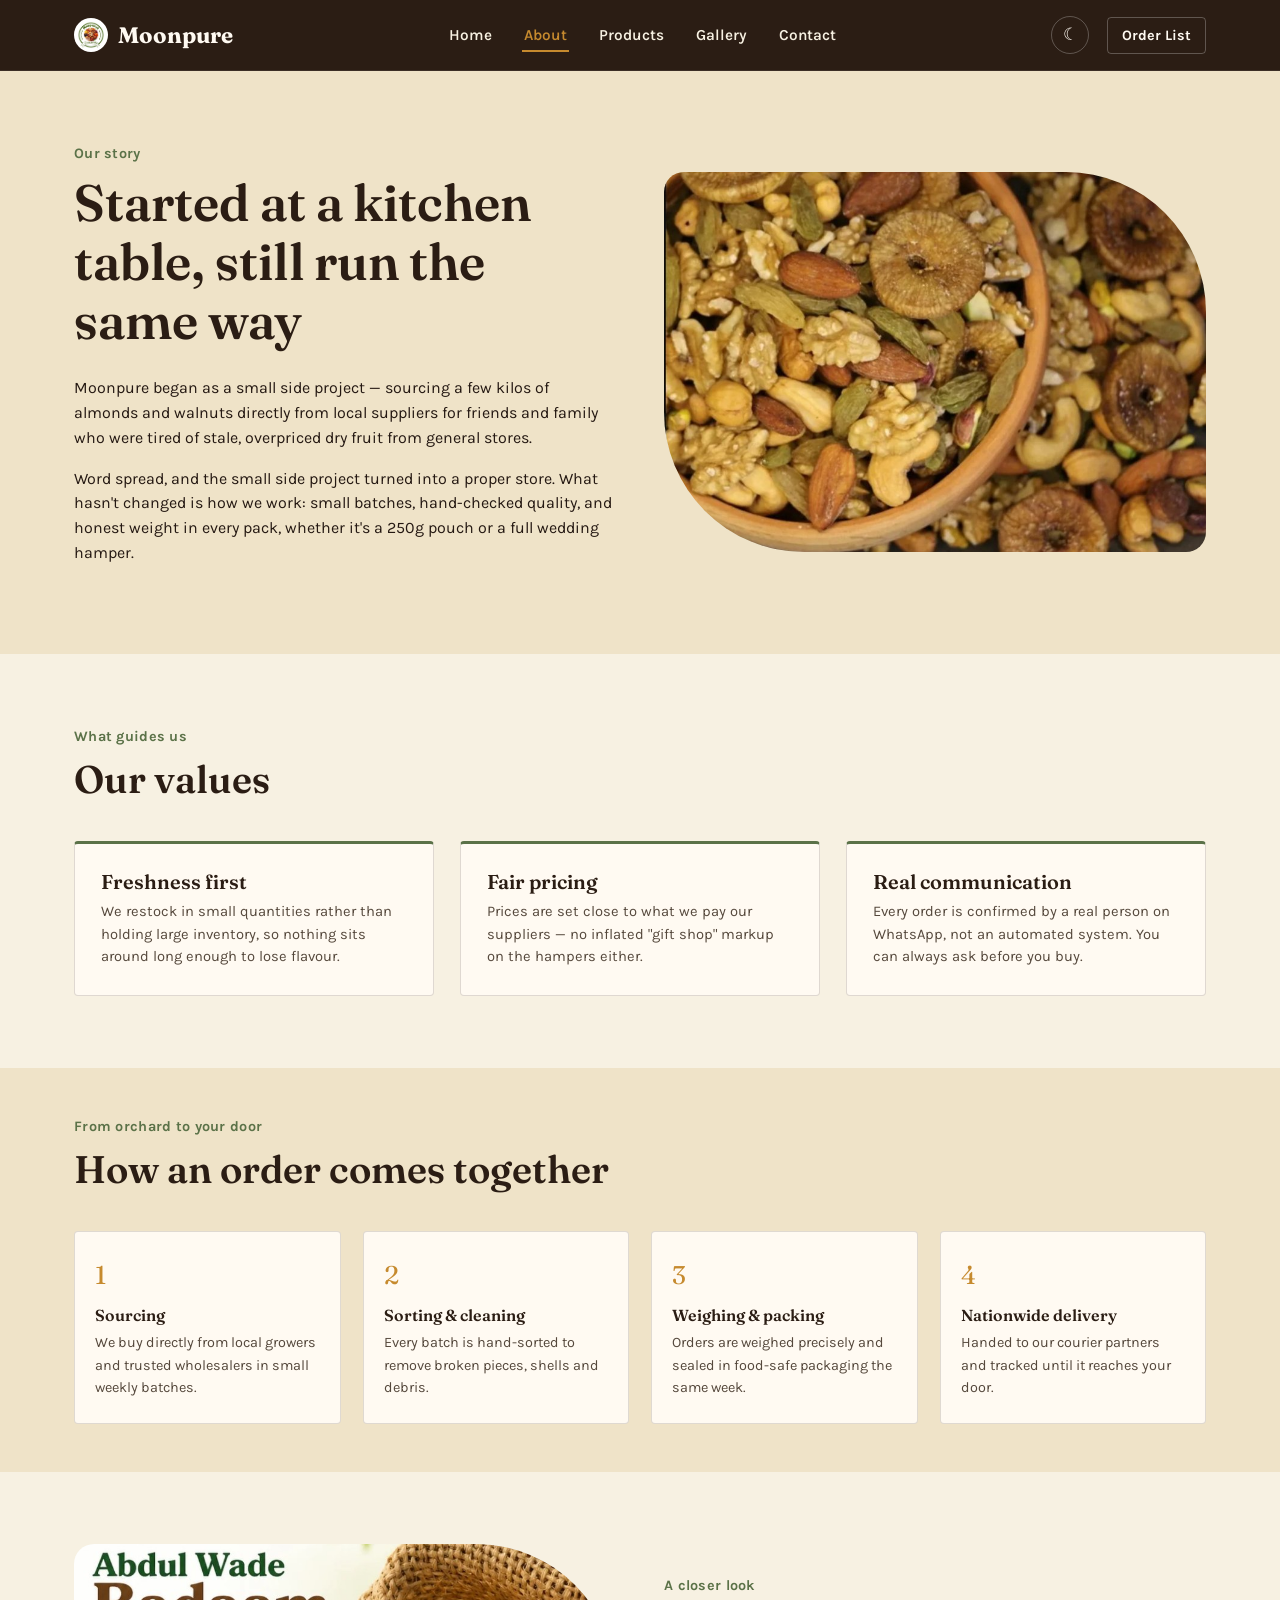
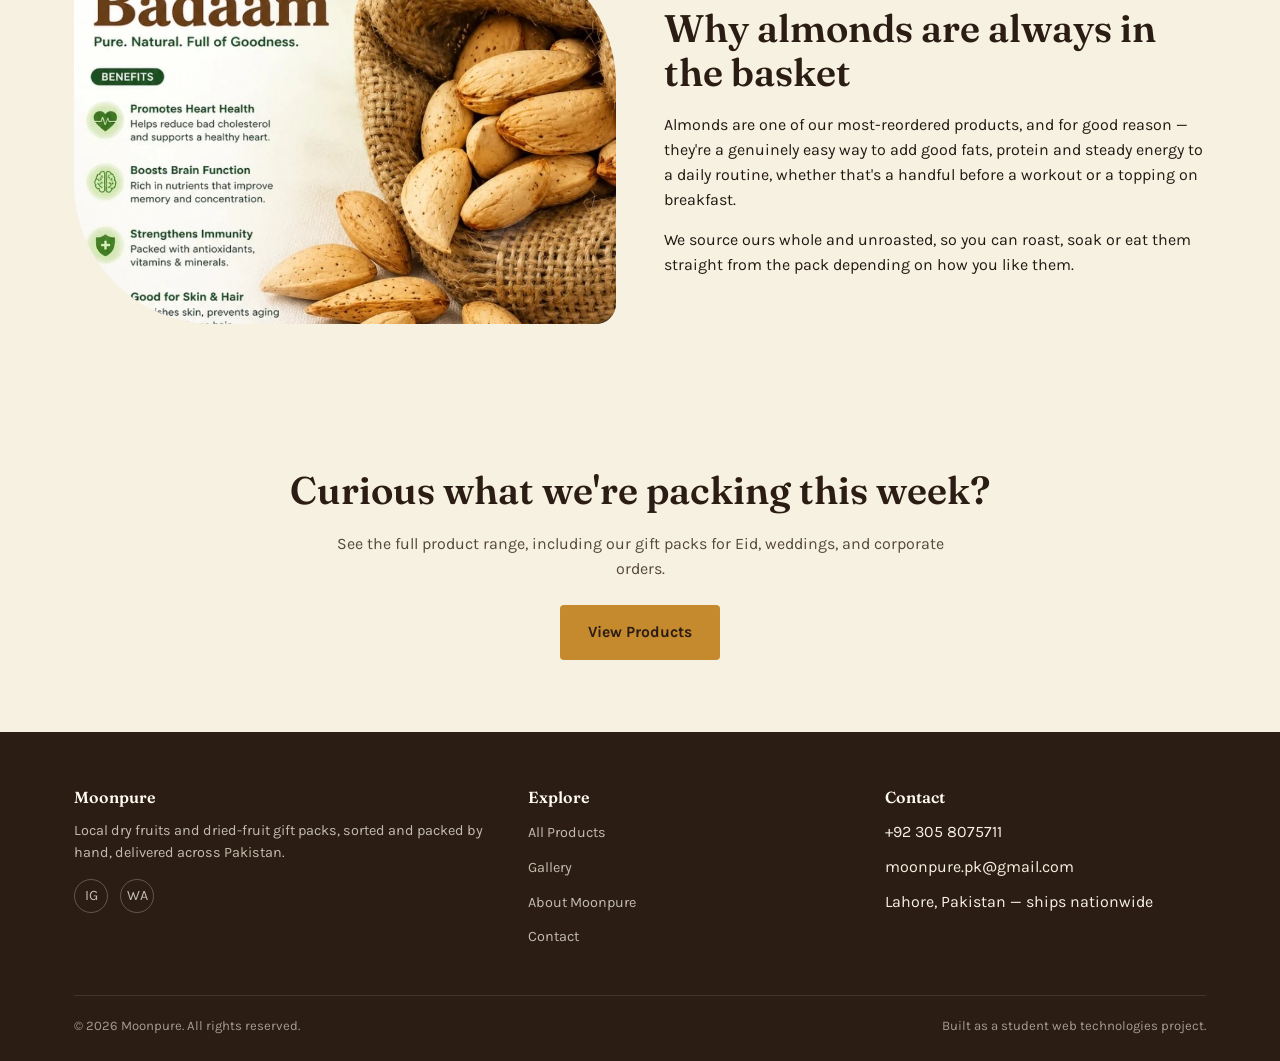
==== commit 5ce0c2e4: "Fix dark mode CSS, promo poster layout, remove dead FB link" ====
--- a/about.html
+++ b/about.html
@@ -39,7 +39,7 @@
 
 <main>
 
-  <section class="section" style="background:var(--parchment);">
+  <section class="section" style="background:var(--bg-soft);">
     <div class="container about-hero">
       <div>
         <p class="eyebrow-label">Our story</p>
@@ -74,7 +74,7 @@
     </div>
   </section>
 
-  <section class="section section--tight" style="background:var(--parchment);">
+  <section class="section section--tight" style="background:var(--bg-soft);">
     <div class="container">
       <div class="section-head">
         <p class="eyebrow-label">From orchard to your door</p>
@@ -131,7 +131,6 @@
         <p>Local dry fruits and dried-fruit gift packs, sorted and packed by hand, delivered across Pakistan.</p>
         <div class="social-row">
           <a href="https://www.instagram.com/moonpure.pk" aria-label="Instagram" target="_blank" rel="noopener">IG</a>
-          <a href="#" aria-label="Facebook">FB</a>
           <a href="https://wa.me/923058075711" aria-label="WhatsApp" target="_blank" rel="noopener">WA</a>
         </div>
       </div>
--- a/css/style.css
+++ b/css/style.css
@@ -7,79 +7,52 @@
 
 /* ---------- Design tokens ---------- */
 :root {
-  --walnut-900: #16301b;   /* deep forest green — nav / footer / dark sections */
-  --walnut-700: #294f27;   /* secondary dark green */
-  --parchment: #eef1e2;    /* soft off-white with a green cast */
-  --parchment-light: #f8f7ef; /* light text on dark nav / footer / sections */
-  --bg-page: #f8f7ef;      /* main page background */
-  --gold: #cf9a2e;         /* premium / gift accent, echoes the dates-poster gold */
-  --gold-dark: #ad7f22;
-  --pistachio: #4f8a3e;    /* bright leaf green accent */
-  --rust: #a1442f;         /* error / remove state */
-  --ink: #1d2a17;
-  --ink-soft: #52604a;
-  --line: rgba(22, 48, 27, 0.14);
-  --white: #ffffff;
-  --surface: #ffffff;
-  --text-heading: var(--walnut-900);
+  --walnut-900: #2b1d14;
+  --walnut-700: #4a3320;
+  --parchment: #efe3c8;
+  --parchment-light: #f7f1e2;
+  --gold: #c68a2e;
+  --gold-dark: #a56f1f;
+  --pistachio: #5b7248;
+  --rust: #7a3b2e;
+  --ink: #241812;
+  --ink-soft: #55483c;
+  --line: rgba(43, 29, 20, 0.15);
+  --white: #fffaf2;
+
+  /* Theme-aware surface tokens — these are the only ones that change
+     between light and dark mode. Everything above stays constant,
+     since those colours are used consistently on their own
+     always-dark (nav/footer) or always-bright (accent) surfaces. */
+  --bg: var(--parchment-light);      /* page background */
+  --bg-soft: var(--parchment);       /* subtle section tint / hero gradient */
+  --surface: var(--white);           /* card & component backgrounds */
+  --heading: var(--walnut-900);      /* heading/emphasis text on --bg or --surface */
 
   --font-display: "Fraunces", "Georgia", serif;
   --font-body: "Karla", "Segoe UI", sans-serif;
 
   --radius-s: 4px;
   --radius-m: 10px;
-  --shadow-card: 0 1px 0 rgba(22, 48, 27, 0.06);
+  --shadow-card: 0 1px 0 rgba(43, 29, 20, 0.06);
   --max-width: 1180px;
 
   color-scheme: light;
 }
 
-/* Dark theme — only swap page/surface/text tokens; keep nav/footer greens intact */
-[data-theme="dark"] {
-  --parchment: #1e2a1e;
-  --bg-page: #141a14;
-  --gold: #d4a843;
-  --gold-dark: #b8892a;
-  --pistachio: #6aad58;
-  --rust: #c45a48;
-  --ink: #e4eae0;
-  --ink-soft: #9aab94;
-  --line: rgba(255, 255, 255, 0.12);
-  --surface: #243024;
-  --text-heading: #eef1e2;
-  --shadow-card: 0 1px 0 rgba(0, 0, 0, 0.35);
+/* ---------- Dark theme ---------- */
+html[data-theme="dark"] {
+  --bg: #17100a;
+  --bg-soft: #201609;
+  --surface: #241a10;
+  --heading: #f3e9d8;
+  --ink: #ece2d2;
+  --ink-soft: #b7a891;
+  --line: rgba(255, 255, 255, 0.14);
+  --gold: #e0a83f;
+  --pistachio: #7c9868;
 
   color-scheme: dark;
-}
-
-[data-theme="dark"] .chip.is-active {
-  background: var(--pistachio);
-  border-color: var(--pistachio);
-}
-
-[data-theme="dark"] .btn-outline {
-  border-color: var(--line);
-  color: var(--ink);
-}
-
-[data-theme="dark"] .btn-outline:hover {
-  background: rgba(255, 255, 255, 0.06);
-}
-
-[data-theme="dark"] .product-card:hover {
-  box-shadow: 0 14px 30px rgba(0, 0, 0, 0.35);
-}
-
-[data-theme="dark"] .hero-visual img {
-  border-color: var(--surface);
-  box-shadow: 0 18px 40px rgba(0, 0, 0, 0.45);
-}
-
-[data-theme="dark"] .form-row input,
-[data-theme="dark"] .form-row select,
-[data-theme="dark"] .form-row textarea {
-  background: var(--bg-page);
-  color: var(--ink);
 }
 
 /* ---------- Base ---------- */
@@ -91,14 +64,15 @@
   margin: 0;
   font-family: var(--font-body);
   color: var(--ink);
-  background: var(--bg-page);
+  background: var(--bg);
   line-height: 1.55;
   -webkit-font-smoothing: antialiased;
+  transition: background 0.25s ease, color 0.25s ease;
 }
 
 h1, h2, h3, h4 {
   font-family: var(--font-display);
-  color: var(--text-heading);
+  color: var(--heading);
   line-height: 1.15;
   margin: 0 0 0.5em;
   font-weight: 600;
@@ -176,8 +150,8 @@
 }
 .btn-primary:hover { background: var(--gold-dark); }
 .btn-outline {
-  border-color: var(--parchment);
-  color: var(--text-heading);
+  border-color: var(--bg-soft);
+  color: var(--heading);
 }
 .section--dark .btn-outline { border-color: var(--parchment-light); color: var(--white); }
 .btn-outline:hover { background: rgba(255,255,255,0.08); }
@@ -212,12 +186,13 @@
   color: var(--white);
 }
 .brand .brand-mark {
-  width: 38px; height: 38px;
+  width: 34px; height: 34px;
   border-radius: 50%;
+  background: var(--gold);
+  color: var(--walnut-900);
+  display: flex; align-items: center; justify-content: center;
+  font-size: 1rem;
   overflow: hidden;
-  background: var(--white);
-  display: flex; align-items: center; justify-content: center;
-  flex-shrink: 0;
 }
 .brand .brand-mark img { width: 100%; height: 100%; object-fit: cover; }
 
@@ -262,29 +237,23 @@
   font-weight: 800;
 }
 
-.nav-right { display: flex; align-items: center; gap: 12px; }
+.nav-right { display: flex; align-items: center; gap: 18px; }
 
 .theme-toggle {
+  display: flex;
+  align-items: center;
+  justify-content: center;
+  width: 38px;
+  height: 38px;
+  border-radius: 50%;
   background: transparent;
-  border: 1px solid rgba(255, 255, 255, 0.25);
+  border: 1px solid rgba(255,255,255,0.25);
   color: var(--white);
-  border-radius: var(--radius-s);
-  width: 40px;
-  height: 40px;
-  display: flex;
-  align-items: center;
-  justify-content: center;
   font-size: 1.05rem;
   line-height: 1;
   padding: 0;
-  flex-shrink: 0;
-  transition: background 0.15s ease, border-color 0.15s ease;
-}
-.theme-toggle:hover {
-  background: rgba(255, 255, 255, 0.08);
-  border-color: var(--gold);
-}
-.theme-toggle [hidden] { display: none; }
+}
+.theme-toggle:hover { background: rgba(255,255,255,0.12); }
 
 .hamburger {
   display: none;
@@ -306,7 +275,7 @@
 
 /* ---------- Hero ---------- */
 .hero {
-  background: linear-gradient(180deg, var(--parchment) 0%, var(--bg-page) 100%);
+  background: linear-gradient(180deg, var(--bg-soft) 0%, var(--bg) 100%);
   overflow: hidden;
 }
 .hero .container {
@@ -332,7 +301,7 @@
   display: block;
   font-family: var(--font-display);
   font-size: 1.5rem;
-  color: var(--text-heading);
+  color: var(--heading);
 }
 .hero-stats div span { font-size: 0.85rem; color: var(--ink-soft); }
 
@@ -344,7 +313,7 @@
 .hero-visual img {
   position: absolute;
   object-fit: cover;
-  border: 6px solid var(--white);
+  border: 6px solid var(--surface);
   box-shadow: 0 18px 40px rgba(43,29,20,0.22);
 }
 .hero-img-a { width: 68%; height: 78%; top: 0; left: 0; border-radius: 140px 20px 140px 20px; z-index: 2; }
@@ -428,7 +397,7 @@
   border: 1px solid var(--line);
   background: var(--surface);
   font-size: 1.1rem;
-  color: var(--text-heading);
+  color: var(--heading);
 }
 .slider-nav button:hover { background: var(--gold); color: var(--walnut-900); }
 
@@ -470,7 +439,6 @@
   border: none;
   outline: none;
   background: transparent;
-  color: var(--ink);
   width: 100%;
   font-size: 0.92rem;
 }
@@ -514,7 +482,7 @@
 .product-body { padding: 18px 18px 20px; display: flex; flex-direction: column; flex: 1; }
 .product-body h3 { margin: 0 0 4px; font-size: 1.08rem; }
 .product-urdu { font-size: 0.82rem; color: var(--ink-soft); margin-bottom: 8px; }
-.product-price { font-family: var(--font-display); font-size: 1.2rem; color: var(--text-heading); margin: 8px 0 14px; }
+.product-price { font-family: var(--font-display); font-size: 1.2rem; color: var(--heading); margin: 8px 0 14px; }
 .product-actions { display: flex; gap: 10px; margin-top: auto; align-items: center; }
 .qty-input {
   width: 52px;
@@ -522,8 +490,6 @@
   text-align: center;
   border: 1px solid var(--line);
   border-radius: var(--radius-s);
-  background: var(--surface);
-  color: var(--ink);
 }
 .no-results { padding: 40px; text-align: center; color: var(--ink-soft); grid-column: 1 / -1; }
 
@@ -571,7 +537,6 @@
 .cart-line-qty button {
   width: 24px; height: 24px; border-radius: 50%;
   border: 1px solid var(--line); background: var(--surface);
-  color: var(--ink);
 }
 .cart-remove { background: none; border: none; color: var(--rust); font-size: 0.78rem; text-decoration: underline; margin-top: 4px; }
 .cart-empty { text-align: center; color: var(--ink-soft); padding: 40px 10px; }
@@ -708,7 +673,7 @@
   padding: 12px 14px;
   border: 1px solid var(--line);
   border-radius: var(--radius-s);
-  background: var(--bg-page);
+  background: var(--bg);
 }
 .form-row textarea { resize: vertical; min-height: 110px; }
 .form-grid-2 { display: grid; grid-template-columns: 1fr 1fr; gap: 18px; }
@@ -750,7 +715,7 @@
   align-items: center;
   font-family: var(--font-display);
   font-size: 1.05rem;
-  color: var(--text-heading);
+  color: var(--heading);
 }
 .accordion-trigger .plus {
   font-size: 1.4rem;
@@ -828,6 +793,7 @@
 }
 .promo-card {
   position: relative;
+  display: block;
   border-radius: var(--radius-s);
   overflow: hidden;
   border: 1px solid var(--line);
@@ -847,7 +813,8 @@
   .about-hero img { height: 260px; }
   .contact-layout { grid-template-columns: 1fr; }
   .slider-track .product-card { min-width: calc(50% - 11px); }
-  .promo-strip { grid-template-columns: 1fr; }
+  .promo-strip { gap: 14px; }
+  .promo-card { min-height: 160px; }
 }
 
 @media (max-width: 720px) {
